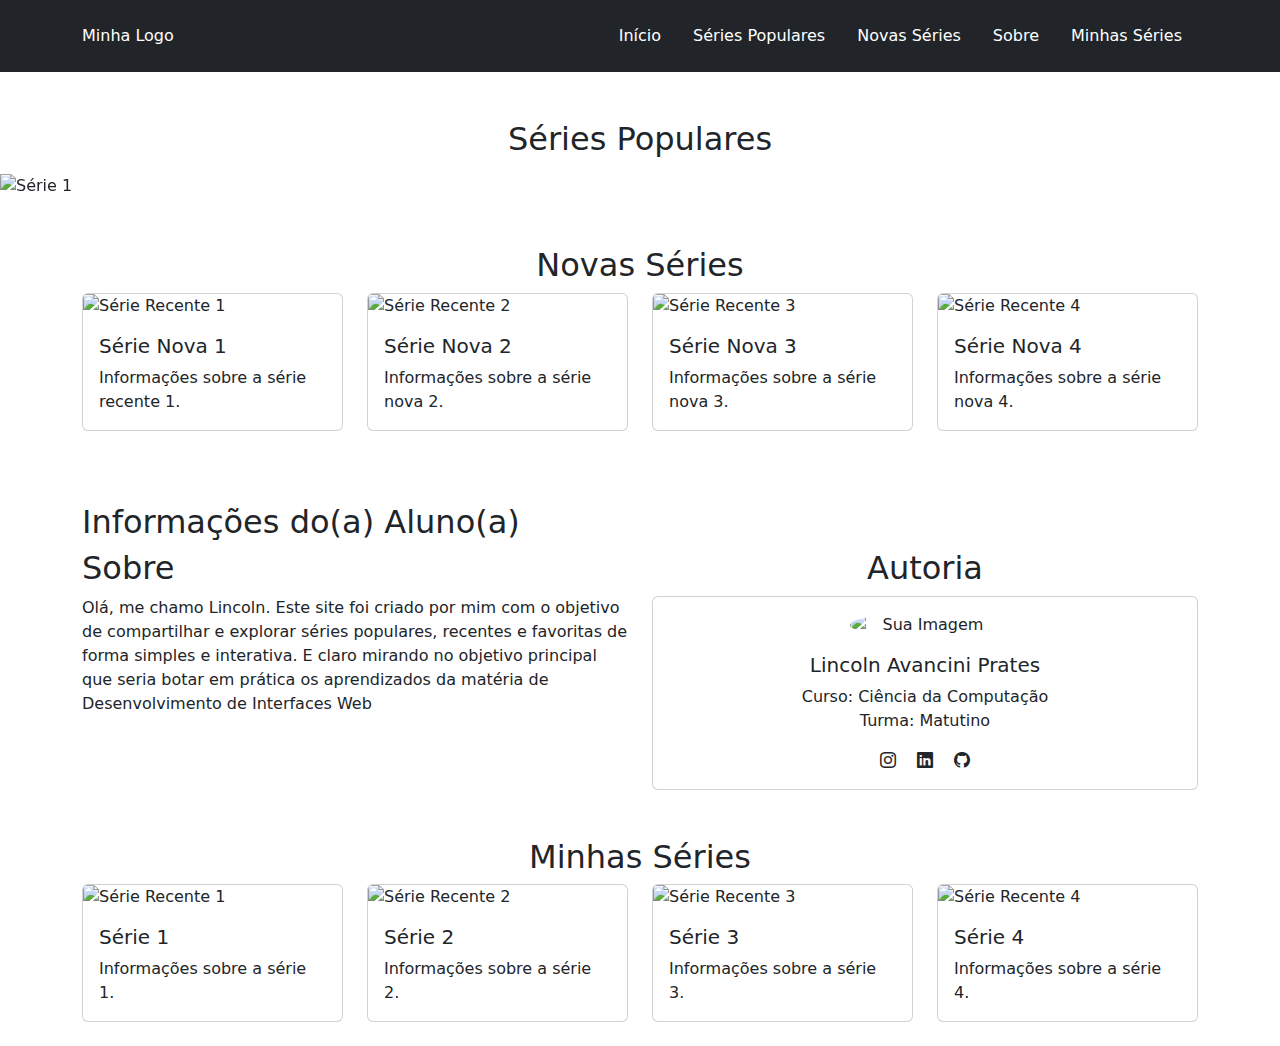
==== index.html @ 89991e4f "primeiro commit" ====
<!DOCTYPE html>
<html lang="pt-br">
<head>
    <meta charset="UTF-8">
    <meta name="viewport" content="width=device-width, initial-scale=1.0">
    <title>Site de Séries</title>
    <!-- Bootstrap CSS -->
    <link href="https://cdn.jsdelivr.net/npm/bootstrap@5.3.0-alpha3/dist/css/bootstrap.min.css" rel="stylesheet">
    <link href="https://cdn.jsdelivr.net/npm/bootstrap-icons/font/bootstrap-icons.css" rel="stylesheet">
    <link rel="stylesheet" href="style.css">
</head>
<body>

    <!-- Cabeçalho -->
    <header id="cabecalho" class="position-sticky bg-dark text-white py-3">
        <div class="container d-flex justify-content-between align-items-center">
            <div class="logo">Minha Logo</div>
            <nav>
                <ul class="nav">
                    <li class="nav-item"><a href="#cabecalho" class="nav-link text-white">Início</a></li>
                    <li class="nav-item"><a href="#seriespopulares" class="nav-link text-white">Séries Populares</a></li>
                    <li class="nav-item"><a href="#novasseries" class="nav-link text-white">Novas Séries</a></li>
                    <li class="nav-item"><a href="#sobre" class="nav-link text-white">Sobre</a></li>
                    <li class="nav-item"><a href="#minhasseries" class="nav-link text-white">Minhas Séries</a></li>
                </ul>
            </nav>
        </div>
    </header>
    

    <!-- Título "Séries Populares" -->
    <section id="seriespopulares" class="mt-5 text-center">
        <h2>Séries Populares</h2>
    </section>

    <!-- Seção 1 - Carrossel de Séries Populares -->
    <div id="carouselExampleCaptions" class="carousel slide mt-3" data-bs-ride="carousel">
        <div class="carousel-indicators">
            <button type="button" data-bs-target="#carouselExampleCaptions" data-bs-slide-to="0" class="active" aria-current="true" aria-label="Slide 1"></button>
            <button type="button" data-bs-target="#carouselExampleCaptions" data-bs-slide-to="1" aria-label="Slide 2"></button>
            <button type="button" data-bs-target="#carouselExampleCaptions" data-bs-slide-to="2" aria-label="Slide 3"></button>
        </div>
        <div class="carousel-inner">
            <div class="carousel-item active">
                <img src="https://via.placeholder.com/1200x400" class="d-block w-100" alt="Série 1">
                <div class="carousel-caption d-none d-md-block">
                    <h5>Série 1</h5>
                    <p>Descrição da Série 1.</p>
                </div>
            </div>
            <div class="carousel-item">
                <img src="https://via.placeholder.com/1200x400" class="d-block w-100" alt="Série 2">
                <div class="carousel-caption d-none d-md-block">
                    <h5>Série 2</h5>
                    <p>Descrição da Série 2.</p>
                </div>
            </div>
            <div class="carousel-item">
                <img src="https://via.placeholder.com/1200x400" class="d-block w-100" alt="Série 3">
                <div class="carousel-caption d-none d-md-block">
                    <h5>Série 3</h5>
                    <p>Descrição da Série 3.</p>
                </div>
            </div>
        </div>
        <button class="carousel-control-prev" type="button" data-bs-target="#carouselExampleCaptions" data-bs-slide="prev">
            <span class="carousel-control-prev-icon" aria-hidden="true"></span>
            <span class="visually-hidden">Previous</span>
        </button>
        <button class="carousel-control-next" type="button" data-bs-target="#carouselExampleCaptions" data-bs-slide="next">
            <span class="carousel-control-next-icon" aria-hidden="true"></span>
            <span class="visually-hidden">Next</span>
        </button>
    </div>

    <!-- Seção 2 - Novas Séries -->
    <section id="novasseries" class="recent-series mt-5">
        <div class="container">
            <h2 class="text-center">Novas Séries</h2>
            <div class="row justify-content-center">
                <div class="col-md-3 col-sm-6 mb-4">
                    <div class="card">
                        <img src="https://via.placeholder.com/400x300" class="card-img-top" alt="Série Recente 1">
                        <div class="card-body">
                            <h5 class="card-title">Série Nova 1</h5>
                            <p class="card-text">Informações sobre a série recente 1.</p>
                        </div>
                    </div>
                </div>
                <div class="col-md-3 col-sm-6 mb-4">
                    <div class="card">
                        <img src="https://via.placeholder.com/400x300" class="card-img-top" alt="Série Recente 2">
                        <div class="card-body">
                            <h5 class="card-title">Série Nova 2</h5>
                            <p class="card-text">Informações sobre a série nova 2.</p>
                        </div>
                    </div>
                </div>
                <div class="col-md-3 col-sm-6 mb-4">
                    <div class="card">
                        <img src="https://via.placeholder.com/400x300" class="card-img-top" alt="Série Recente 3">
                        <div class="card-body">
                            <h5 class="card-title">Série Nova 3</h5>
                            <p class="card-text">Informações sobre a série nova 3.</p>
                        </div>
                    </div>
                </div>
                <div class="col-md-3 col-sm-6 mb-4">
                    <div class="card">
                        <img src="https://via.placeholder.com/400x300" class="card-img-top" alt="Série Recente 4">
                        <div class="card-body">
                            <h5 class="card-title">Série Nova 4</h5>
                            <p class="card-text">Informações sobre a série nova 4.</p>
                        </div>
                    </div>
                </div>
            </div>
        </div>
    </section>

        <!-- Seção 3 - Sobre o Criador do Site -->
        <section id="sobre" class="about mt-5">
            <div class="container">
                <h2>Informações do(a) Aluno(a)</h2>
                <div class="row">
                    <!-- Coluna 1: Texto sobre o site -->
                    <div class="col-md-6">
                        <h2>Sobre</h2>
                        <p>Olá, me chamo Lincoln. Este site foi criado por mim com o objetivo de compartilhar e explorar séries populares, recentes e favoritas de forma simples e interativa. E claro mirando no objetivo principal que seria botar em prática os aprendizados da matéria de Desenvolvimento de Interfaces Web</p>
                    </div>
                    <!-- Coluna 2: Autoria -->
                    <div class="col-md-6 text-center">
                        <h2>Autoria</h2>
                        <div class="card">
                            <img src="https://via.placeholder.com/150" class="card-img-top rounded-circle mx-auto mt-3" alt="Sua Imagem" style="width: 150px;">
                            <div class="card-body">
                                <h5 class="card-title">Lincoln Avancini Prates</h5>
                                <p class="card-text">Curso: Ciência da Computação<br>Turma: Matutino</p>
                                <!-- Espaço para Ícones de Redes Sociais -->
                                <div class="social-icons mt-3">
                                    <a href="#" class="text-dark mx-2"><i class="bi bi-instagram"></i></a>
                                    <a href="#" class="text-dark mx-2"><i class="bi bi-linkedin"></i></a>
                                    <a href="#" class="text-dark mx-2"><i class="bi bi-github"></i></a>
                                </div>
                            </div>
                        </div>
                    </div>
                </div>
            </div>
        </section>
    

            <!-- Seção 4 - Minhas Séries Favoritas -->
            <section id="minhasseries" class="recent-series mt-5">
                <div class="container">
                    <h2 class="text-center">Minhas Séries</h2>
                    <div class="row justify-content-center">
                        <div class="col-md-3 col-sm-6 mb-4">
                            <div class="card">
                                <img src="https://via.placeholder.com/400x300" class="card-img-top" alt="Série Recente 1">
                                <div class="card-body">
                                    <h5 class="card-title">Série 1</h5>
                                    <p class="card-text">Informações sobre a série 1.</p>
                                </div>
                            </div>
                        </div>
                        <div class="col-md-3 col-sm-6 mb-4">
                            <div class="card">
                                <img src="https://via.placeholder.com/400x300" class="card-img-top" alt="Série Recente 2">
                                <div class="card-body">
                                    <h5 class="card-title">Série 2</h5>
                                    <p class="card-text">Informações sobre a série 2.</p>
                                </div>
                            </div>
                        </div>
                        <div class="col-md-3 col-sm-6 mb-4">
                            <div class="card">
                                <img src="https://via.placeholder.com/400x300" class="card-img-top" alt="Série Recente 3">
                                <div class="card-body">
                                    <h5 class="card-title">Série 3</h5>
                                    <p class="card-text">Informações sobre a série 3.</p>
                                </div>
                            </div>
                        </div>
                        <div class="col-md-3 col-sm-6 mb-4">
                            <div class="card">
                                <img src="https://via.placeholder.com/400x300" class="card-img-top" alt="Série Recente 4">
                                <div class="card-body">
                                    <h5 class="card-title">Série 4</h5>
                                    <p class="card-text">Informações sobre a série 4.</p>
                                </div>
                            </div>
                        </div>
                    </div>
                </div>
            </section>

    

    <!-- Bootstrap JS -->
    <script src="https://cdn.jsdelivr.net/npm/bootstrap@5.3.0-alpha3/dist/js/bootstrap.bundle.min.js"></script>
</body>
</html>
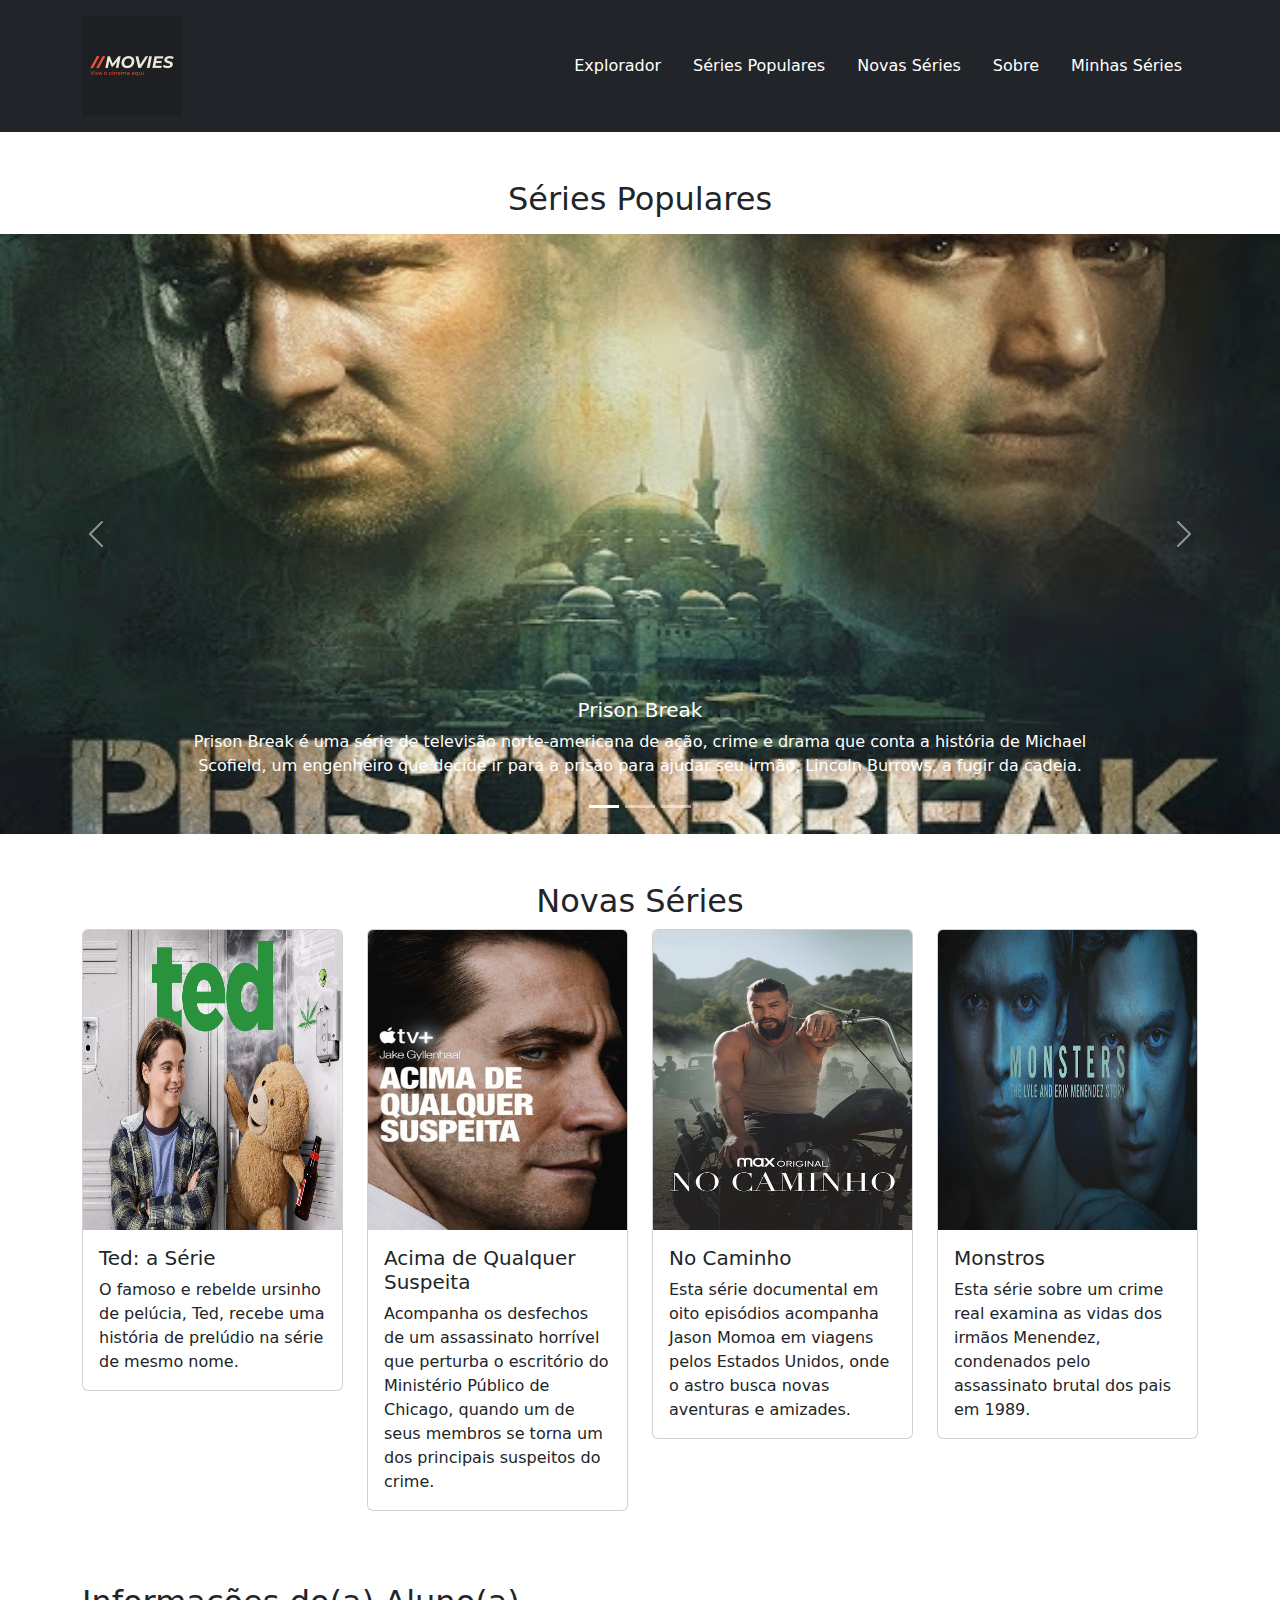
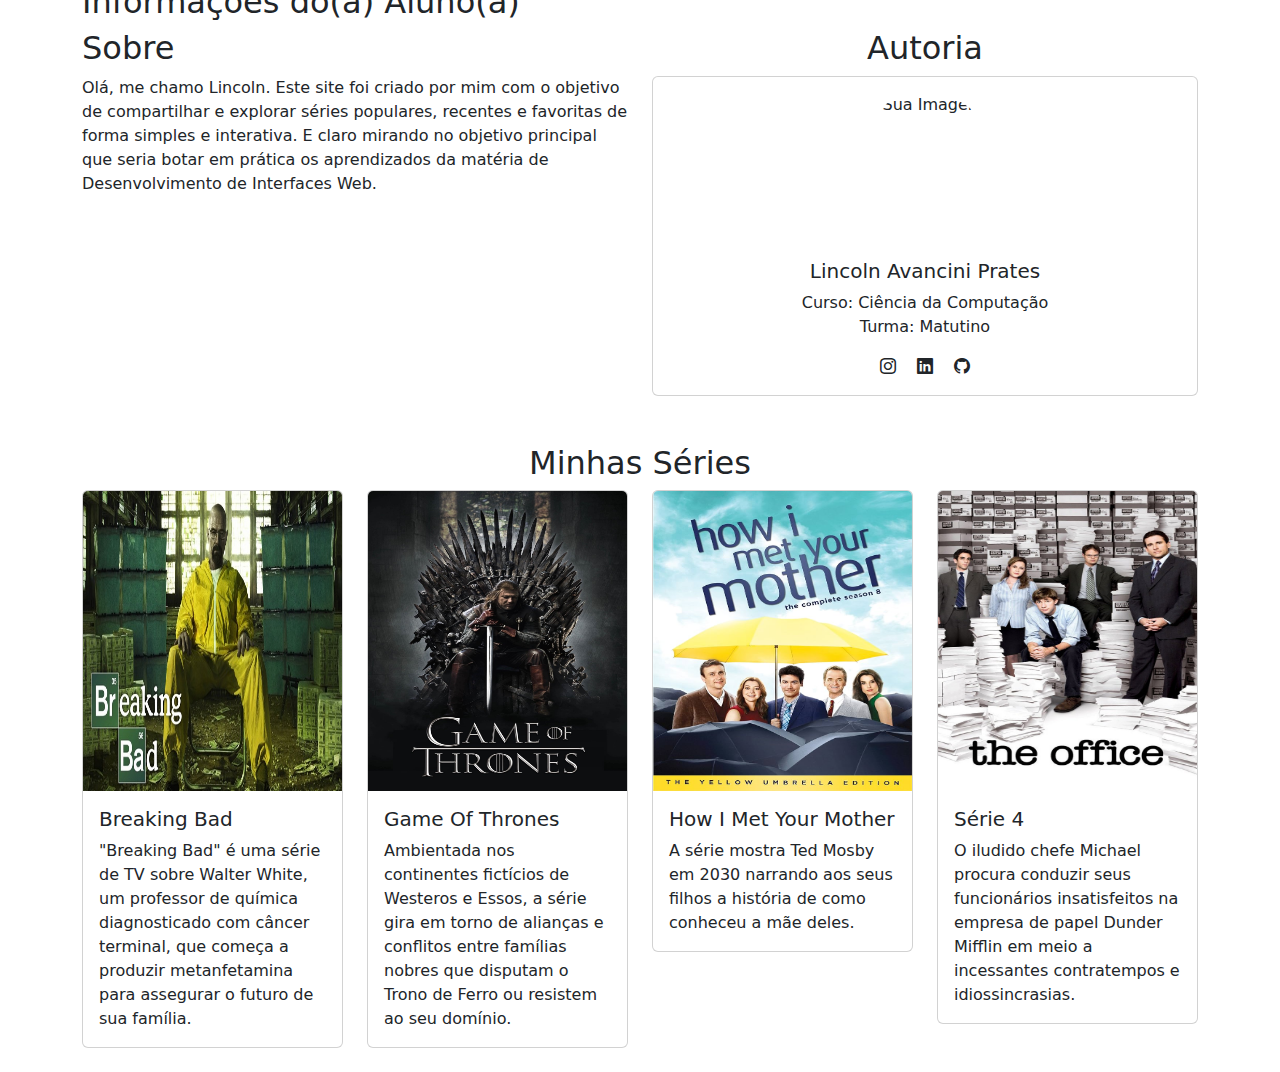
==== commit 246f43eb: "mudanças no index, e criação da tela explorer e serie" ====
--- a/index.html
+++ b/index.html
@@ -1,5 +1,6 @@
 <!DOCTYPE html>
 <html lang="pt-br">
+
 <head>
     <meta charset="UTF-8">
     <meta name="viewport" content="width=device-width, initial-scale=1.0">
@@ -9,16 +10,18 @@
     <link href="https://cdn.jsdelivr.net/npm/bootstrap-icons/font/bootstrap-icons.css" rel="stylesheet">
     <link rel="stylesheet" href="style.css">
 </head>
+
 <body>
 
     <!-- Cabeçalho -->
     <header id="cabecalho" class="position-sticky bg-dark text-white py-3">
         <div class="container d-flex justify-content-between align-items-center">
-            <div class="logo">Minha Logo</div>
+            <div class="logo"> <img src="assets/Preview.png" width="100" height="100"> </div>
             <nav>
                 <ul class="nav">
-                    <li class="nav-item"><a href="#cabecalho" class="nav-link text-white">Início</a></li>
-                    <li class="nav-item"><a href="#seriespopulares" class="nav-link text-white">Séries Populares</a></li>
+                    <li class="nav-item"><a href="explorer.html" class="nav-link text-white" target="_blank">Explorador</a></li>
+                    <li class="nav-item"><a href="#seriespopulares" class="nav-link text-white">Séries Populares</a>
+                    </li>
                     <li class="nav-item"><a href="#novasseries" class="nav-link text-white">Novas Séries</a></li>
                     <li class="nav-item"><a href="#sobre" class="nav-link text-white">Sobre</a></li>
                     <li class="nav-item"><a href="#minhasseries" class="nav-link text-white">Minhas Séries</a></li>
@@ -26,7 +29,7 @@
             </nav>
         </div>
     </header>
-    
+
 
     <!-- Título "Séries Populares" -->
     <section id="seriespopulares" class="mt-5 text-center">
@@ -36,38 +39,47 @@
     <!-- Seção 1 - Carrossel de Séries Populares -->
     <div id="carouselExampleCaptions" class="carousel slide mt-3" data-bs-ride="carousel">
         <div class="carousel-indicators">
-            <button type="button" data-bs-target="#carouselExampleCaptions" data-bs-slide-to="0" class="active" aria-current="true" aria-label="Slide 1"></button>
-            <button type="button" data-bs-target="#carouselExampleCaptions" data-bs-slide-to="1" aria-label="Slide 2"></button>
-            <button type="button" data-bs-target="#carouselExampleCaptions" data-bs-slide-to="2" aria-label="Slide 3"></button>
+            <button type="button" data-bs-target="#carouselExampleCaptions" data-bs-slide-to="0" class="active"
+                aria-current="true" aria-label="Slide 1"></button>
+            <button type="button" data-bs-target="#carouselExampleCaptions" data-bs-slide-to="1"
+                aria-label="Slide 2"></button>
+            <button type="button" data-bs-target="#carouselExampleCaptions" data-bs-slide-to="2"
+                aria-label="Slide 3"></button>
         </div>
         <div class="carousel-inner">
             <div class="carousel-item active">
-                <img src="https://via.placeholder.com/1200x400" class="d-block w-100" alt="Série 1">
+                <img src="assets/prisonbreak.jpg" width="1200" height="600" class="d-block w-100" alt="Série 1">
                 <div class="carousel-caption d-none d-md-block">
-                    <h5>Série 1</h5>
-                    <p>Descrição da Série 1.</p>
+                    <h5>Prison Break</h5>
+                    <p>Prison Break é uma série de televisão norte-americana de ação, crime e drama que conta a história
+                        de Michael Scofield, um engenheiro que decide ir para a prisão para ajudar seu irmão, Lincoln
+                        Burrows, a fugir da cadeia.</p>
                 </div>
             </div>
             <div class="carousel-item">
-                <img src="https://via.placeholder.com/1200x400" class="d-block w-100" alt="Série 2">
+                <img src="assets/sharktank.png" width="1200" height="600" class="d-block w-100" alt="Série 2">
                 <div class="carousel-caption d-none d-md-block">
-                    <h5>Série 2</h5>
-                    <p>Descrição da Série 2.</p>
+                    <h5>Shark Tank Brasil</h5>
+                    <p>O Shark Tank Brasil é um reality show que coloca frente a frente empreendedores brasileiros e
+                        investidores, chamados de "tubarões", que avaliam ideias de negócio e podem investir nelas.</p>
                 </div>
             </div>
             <div class="carousel-item">
-                <img src="https://via.placeholder.com/1200x400" class="d-block w-100" alt="Série 3">
+                <img src="assets/montros.jpg" width="1200" height="600" class="d-block w-100" alt="Série 3">
                 <div class="carousel-caption d-none d-md-block">
-                    <h5>Série 3</h5>
-                    <p>Descrição da Série 3.</p>
-                </div>
-            </div>
-        </div>
-        <button class="carousel-control-prev" type="button" data-bs-target="#carouselExampleCaptions" data-bs-slide="prev">
+                    <h5>Monstros</h5>
+                    <p>Esta série sobre um crime real examina as vidas dos irmãos Menendez, condenados pelo assassinato
+                        brutal dos pais em 1989.</p>
+                </div>
+            </div>
+        </div>
+        <button class="carousel-control-prev" type="button" data-bs-target="#carouselExampleCaptions"
+            data-bs-slide="prev">
             <span class="carousel-control-prev-icon" aria-hidden="true"></span>
             <span class="visually-hidden">Previous</span>
         </button>
-        <button class="carousel-control-next" type="button" data-bs-target="#carouselExampleCaptions" data-bs-slide="next">
+        <button class="carousel-control-next" type="button" data-bs-target="#carouselExampleCaptions"
+            data-bs-slide="next">
             <span class="carousel-control-next-icon" aria-hidden="true"></span>
             <span class="visually-hidden">Next</span>
         </button>
@@ -80,124 +92,152 @@
             <div class="row justify-content-center">
                 <div class="col-md-3 col-sm-6 mb-4">
                     <div class="card">
-                        <img src="https://via.placeholder.com/400x300" class="card-img-top" alt="Série Recente 1">
-                        <div class="card-body">
-                            <h5 class="card-title">Série Nova 1</h5>
-                            <p class="card-text">Informações sobre a série recente 1.</p>
-                        </div>
-                    </div>
-                </div>
-                <div class="col-md-3 col-sm-6 mb-4">
-                    <div class="card">
-                        <img src="https://via.placeholder.com/400x300" class="card-img-top" alt="Série Recente 2">
-                        <div class="card-body">
-                            <h5 class="card-title">Série Nova 2</h5>
-                            <p class="card-text">Informações sobre a série nova 2.</p>
-                        </div>
-                    </div>
-                </div>
-                <div class="col-md-3 col-sm-6 mb-4">
-                    <div class="card">
-                        <img src="https://via.placeholder.com/400x300" class="card-img-top" alt="Série Recente 3">
-                        <div class="card-body">
-                            <h5 class="card-title">Série Nova 3</h5>
-                            <p class="card-text">Informações sobre a série nova 3.</p>
-                        </div>
-                    </div>
-                </div>
-                <div class="col-md-3 col-sm-6 mb-4">
-                    <div class="card">
-                        <img src="https://via.placeholder.com/400x300" class="card-img-top" alt="Série Recente 4">
-                        <div class="card-body">
-                            <h5 class="card-title">Série Nova 4</h5>
-                            <p class="card-text">Informações sobre a série nova 4.</p>
-                        </div>
-                    </div>
-                </div>
-            </div>
-        </div>
-    </section>
-
-        <!-- Seção 3 - Sobre o Criador do Site -->
-        <section id="sobre" class="about mt-5">
-            <div class="container">
-                <h2>Informações do(a) Aluno(a)</h2>
-                <div class="row">
-                    <!-- Coluna 1: Texto sobre o site -->
-                    <div class="col-md-6">
-                        <h2>Sobre</h2>
-                        <p>Olá, me chamo Lincoln. Este site foi criado por mim com o objetivo de compartilhar e explorar séries populares, recentes e favoritas de forma simples e interativa. E claro mirando no objetivo principal que seria botar em prática os aprendizados da matéria de Desenvolvimento de Interfaces Web</p>
-                    </div>
-                    <!-- Coluna 2: Autoria -->
-                    <div class="col-md-6 text-center">
-                        <h2>Autoria</h2>
-                        <div class="card">
-                            <img src="https://via.placeholder.com/150" class="card-img-top rounded-circle mx-auto mt-3" alt="Sua Imagem" style="width: 150px;">
-                            <div class="card-body">
-                                <h5 class="card-title">Lincoln Avancini Prates</h5>
-                                <p class="card-text">Curso: Ciência da Computação<br>Turma: Matutino</p>
-                                <!-- Espaço para Ícones de Redes Sociais -->
-                                <div class="social-icons mt-3">
-                                    <a href="#" class="text-dark mx-2"><i class="bi bi-instagram"></i></a>
-                                    <a href="#" class="text-dark mx-2"><i class="bi bi-linkedin"></i></a>
-                                    <a href="#" class="text-dark mx-2"><i class="bi bi-github"></i></a>
-                                </div>
+                        <img src="assets/ted-a-serie.jpg" width="400" height="300" class="card-img-top"
+                            alt="Série Recente 1">
+                        <div class="card-body">
+                            <h5 class="card-title">Ted: a Série</h5>
+                            <p class="card-text">O famoso e rebelde ursinho de pelúcia, Ted, recebe uma história de
+                                prelúdio na série de mesmo nome.</p>
+                        </div>
+                    </div>
+                </div>
+                <div class="col-md-3 col-sm-6 mb-4">
+                    <div class="card">
+                        <img src="assets/acima-de-qualquer-suspeita.jpg" width="400" height="300" class="card-img-top"
+                            alt="Série Recente 2">
+                        <div class="card-body">
+                            <h5 class="card-title">Acima de Qualquer Suspeita</h5>
+                            <p class="card-text">Acompanha os desfechos de um assassinato horrível que perturba o
+                                escritório do Ministério Público de Chicago, quando um de seus membros se torna um dos
+                                principais suspeitos do crime.</p>
+                        </div>
+                    </div>
+                </div>
+                <div class="col-md-3 col-sm-6 mb-4">
+                    <div class="card">
+                        <img src="assets/no-caminho.jpg" width="400" height="300" class="card-img-top"
+                            alt="Série Recente 3">
+                        <div class="card-body">
+                            <h5 class="card-title">No Caminho</h5>
+                            <p class="card-text">Esta série documental em oito episódios acompanha Jason Momoa em
+                                viagens pelos Estados Unidos, onde o astro busca novas aventuras e amizades.</p>
+                        </div>
+                    </div>
+                </div>
+                <div class="col-md-3 col-sm-6 mb-4">
+                    <div class="card">
+                        <img src="assets/montros.jpg" width="400" height="300" class="card-img-top"
+                            alt="Série Recente 4">
+                        <div class="card-body">
+                            <h5 class="card-title">Monstros</h5>
+                            <p class="card-text">Esta série sobre um crime real examina as vidas dos irmãos Menendez,
+                                condenados pelo assassinato brutal dos pais em 1989.</p>
+                        </div>
+                    </div>
+                </div>
+            </div>
+        </div>
+    </section>
+
+    <!-- Seção 3 - Sobre o Criador do Site -->
+    <section id="sobre" class="about mt-5">
+        <div class="container">
+            <h2>Informações do(a) Aluno(a)</h2>
+            <div class="row">
+                <!-- Coluna 1: Texto sobre o site -->
+                <div class="col-md-6">
+                    <h2>Sobre</h2>
+                    <p>Olá, me chamo Lincoln. Este site foi criado por mim com o objetivo de compartilhar e explorar
+                        séries populares, recentes e favoritas de forma simples e interativa. E claro mirando no
+                        objetivo principal que seria botar em prática os aprendizados da matéria de Desenvolvimento de
+                        Interfaces Web.</p>
+                </div>
+                <!-- Coluna 2: Autoria -->
+                <div class="col-md-6 text-center">
+                    <h2>Autoria</h2>
+                    <div class="card">
+                        <img src="assets/euhk.jpg" width="150" height="150"
+                            class="card-img-top rounded-circle mx-auto mt-3" alt="Sua Imagem" style="width: 150px;">
+                        <div class="card-body">
+                            <h5 class="card-title">Lincoln Avancini Prates</h5>
+                            <p class="card-text">Curso: Ciência da Computação<br>Turma: Matutino</p>
+                            <!-- Espaço para Ícones de Redes Sociais -->
+                            <div class="social-icons mt-3">
+                                <a href="https://www.instagram.com/lincolnavancinii/" class="text-dark mx-2"><i
+                                        class="bi bi-instagram"></i></a>
+                                <a href="https://www.linkedin.com/in/lincolnavancini15/" class="text-dark mx-2"><i
+                                        class="bi bi-linkedin"></i></a>
+                                <a href="https://github.com/lincolnavancini" class="text-dark mx-2"><i
+                                        class="bi bi-github"></i></a>
                             </div>
                         </div>
                     </div>
                 </div>
             </div>
-        </section>
-    
-
-            <!-- Seção 4 - Minhas Séries Favoritas -->
-            <section id="minhasseries" class="recent-series mt-5">
-                <div class="container">
-                    <h2 class="text-center">Minhas Séries</h2>
-                    <div class="row justify-content-center">
-                        <div class="col-md-3 col-sm-6 mb-4">
-                            <div class="card">
-                                <img src="https://via.placeholder.com/400x300" class="card-img-top" alt="Série Recente 1">
-                                <div class="card-body">
-                                    <h5 class="card-title">Série 1</h5>
-                                    <p class="card-text">Informações sobre a série 1.</p>
-                                </div>
-                            </div>
-                        </div>
-                        <div class="col-md-3 col-sm-6 mb-4">
-                            <div class="card">
-                                <img src="https://via.placeholder.com/400x300" class="card-img-top" alt="Série Recente 2">
-                                <div class="card-body">
-                                    <h5 class="card-title">Série 2</h5>
-                                    <p class="card-text">Informações sobre a série 2.</p>
-                                </div>
-                            </div>
-                        </div>
-                        <div class="col-md-3 col-sm-6 mb-4">
-                            <div class="card">
-                                <img src="https://via.placeholder.com/400x300" class="card-img-top" alt="Série Recente 3">
-                                <div class="card-body">
-                                    <h5 class="card-title">Série 3</h5>
-                                    <p class="card-text">Informações sobre a série 3.</p>
-                                </div>
-                            </div>
-                        </div>
-                        <div class="col-md-3 col-sm-6 mb-4">
-                            <div class="card">
-                                <img src="https://via.placeholder.com/400x300" class="card-img-top" alt="Série Recente 4">
-                                <div class="card-body">
-                                    <h5 class="card-title">Série 4</h5>
-                                    <p class="card-text">Informações sobre a série 4.</p>
-                                </div>
-                            </div>
-                        </div>
-                    </div>
-                </div>
-            </section>
-
-    
+        </div>
+    </section>
+
+
+    <!-- Seção 4 - Minhas Séries Favoritas -->
+    <section id="minhasseries" class="recent-series mt-5">
+        <div class="container">
+            <h2 class="text-center">Minhas Séries</h2>
+            <div class="row justify-content-center">
+                <div class="col-md-3 col-sm-6 mb-4">
+                    <div class="card">
+                        <img src="assets/breaking-bad.jpg" width="400" height="300" class="card-img-top"
+                            alt="Série Recente 1">
+                        <div class="card-body">
+                            <h5 class="card-title">Breaking Bad</h5>
+                            <p class="card-text">"Breaking Bad" é uma série de TV sobre Walter White, um professor de
+                                química diagnosticado com câncer terminal, que começa a produzir metanfetamina para
+                                assegurar o futuro de sua família.</p>
+                        </div>
+                    </div>
+                </div>
+                <div class="col-md-3 col-sm-6 mb-4">
+                    <div class="card">
+                        <img src="assets/game-of-thrones.jpg" width="400" height="300" class="card-img-top"
+                            alt="Série Recente 2">
+                        <div class="card-body">
+                            <h5 class="card-title">Game Of Thrones</h5>
+                            <p class="card-text">Ambientada nos continentes fictícios de Westeros e Essos, a série gira
+                                em torno de alianças e conflitos entre famílias nobres que disputam o Trono de Ferro ou
+                                resistem ao seu domínio.</p>
+                        </div>
+                    </div>
+                </div>
+                <div class="col-md-3 col-sm-6 mb-4">
+                    <div class="card">
+                        <img src="assets/how-i-met-your-mother.jpg" width="400" height="300" class="card-img-top"
+                            alt="Série Recente 3">
+                        <div class="card-body">
+                            <h5 class="card-title">How I Met Your Mother</h5>
+                            <p class="card-text">A série mostra Ted Mosby em 2030 narrando aos seus filhos a história de
+                                como conheceu a mãe deles.</p>
+                        </div>
+                    </div>
+                </div>
+                <div class="col-md-3 col-sm-6 mb-4">
+                    <div class="card">
+                        <img src="assets/the-office.jpg" width="400" height="300" class="card-img-top"
+                            alt="Série Recente 4">
+                        <div class="card-body">
+                            <h5 class="card-title">Série 4</h5>
+                            <p class="card-text">O iludido chefe Michael procura conduzir seus funcionários
+                                insatisfeitos na empresa de papel Dunder Mifflin em meio a incessantes contratempos e
+                                idiossincrasias.</p>
+                        </div>
+                    </div>
+                </div>
+            </div>
+        </div>
+    </section>
+
+
 
     <!-- Bootstrap JS -->
     <script src="https://cdn.jsdelivr.net/npm/bootstrap@5.3.0-alpha3/dist/js/bootstrap.bundle.min.js"></script>
 </body>
-</html>
+
+</html>